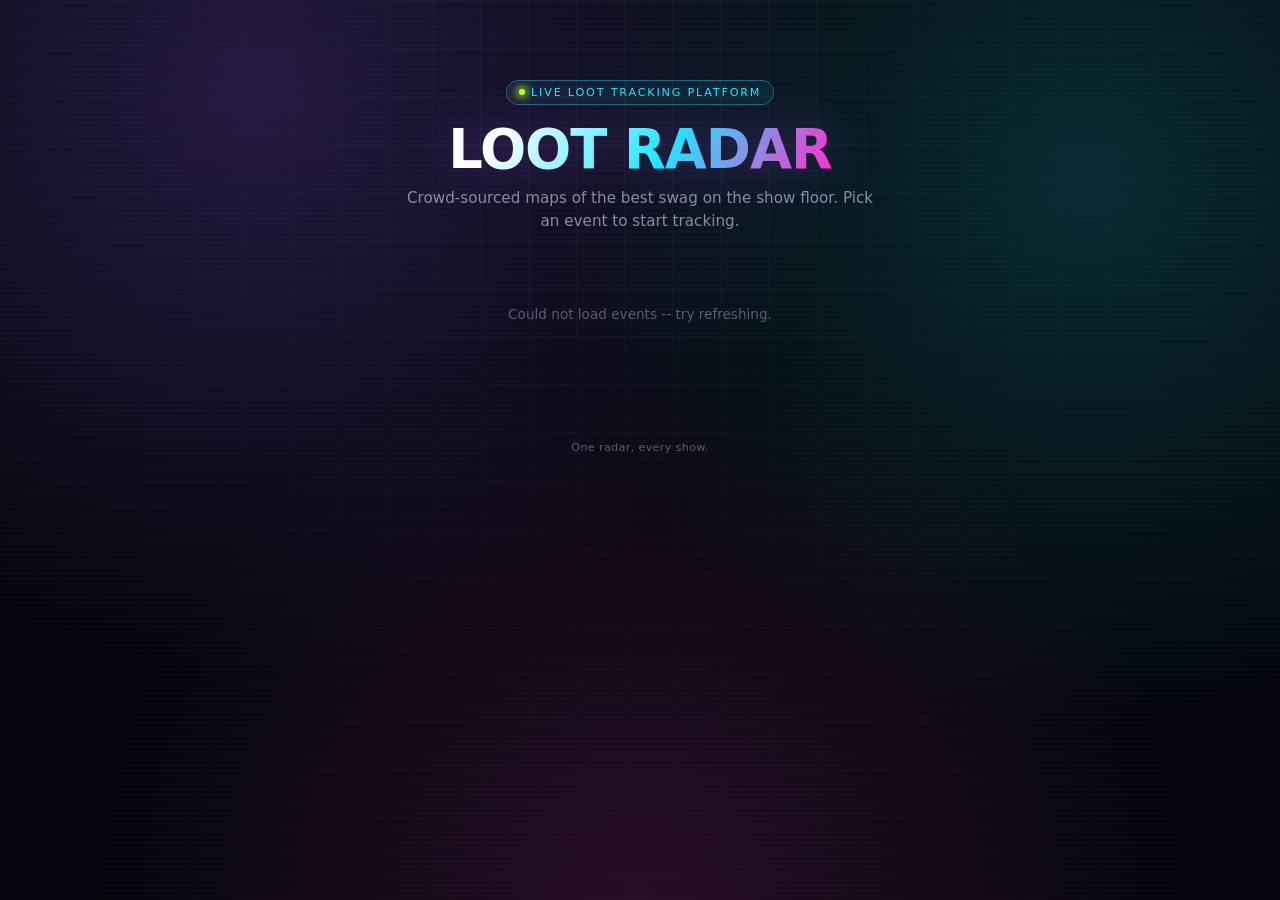
==== frontend/portal/index.html @ 9e68a7ff "restructure into a multi-event platform (portal + per-event dirs), label booths on the floor plan, a" ====
<!doctype html>
<html lang="en">
<head>
<meta charset="utf-8" />
<meta name="viewport" content="width=device-width, initial-scale=1, viewport-fit=cover, maximum-scale=1, user-scalable=no" />
<title>Loot Radar</title>
<meta name="theme-color" content="#05050a" />
<link rel="stylesheet" href="styles.css" />
</head>
<body>
<div id="grid-bg"></div>
<div id="scanline"></div>

<main>
  <div id="hero">
    <div class="eyebrow"><span class="dot"></span>Live loot tracking platform</div>
    <h1>LOOT RADAR</h1>
    <p>Crowd-sourced maps of the best swag on the show floor. Pick an event to start tracking.</p>
  </div>

  <div id="events">
    <div class="empty-catalog">Loading events...</div>
  </div>
</main>

<div id="footer">One radar, every show.</div>

<script src="icons.js"></script>
<script src="app.js"></script>
</body>
</html>
---- frontend/portal/styles.css ----
:root {
  --bg: #05050a;
  --panel: #12131f;
  --glass: rgba(255, 255, 255, 0.045);
  --border: rgba(255, 255, 255, 0.09);
  --text: #f4f4f9;
  --text-muted: #8b8ba3;
  --text-dim: #5b5b74;
  --magenta: #ff2ecb;
  --cyan: #22e6ff;
  --purple: #9b5bff;
  --lime: #baff29;
  --font: -apple-system, BlinkMacSystemFont, "Segoe UI", Roboto, "Inter", system-ui, sans-serif;
}

* { box-sizing: border-box; }
html, body {
  margin: 0;
  min-height: 100%;
  background: var(--bg);
  color: var(--text);
  font-family: var(--font);
  -webkit-tap-highlight-color: transparent;
}

body {
  background-image:
    radial-gradient(circle at 20% 10%, rgba(155, 91, 255, 0.22), transparent 45%),
    radial-gradient(circle at 85% 20%, rgba(34, 230, 255, 0.16), transparent 42%),
    radial-gradient(circle at 50% 100%, rgba(255, 46, 203, 0.14), transparent 50%);
  min-height: 100dvh;
  overflow-x: hidden;
}

/* Animated scanline/grid backdrop -- pure CSS, no canvas/JS needed, cheap
   enough to run indefinitely on a phone without draining battery. */
#grid-bg {
  position: fixed; inset: 0;
  z-index: 0;
  background-image:
    linear-gradient(rgba(255,255,255,0.035) 1px, transparent 1px),
    linear-gradient(90deg, rgba(255,255,255,0.035) 1px, transparent 1px);
  background-size: 48px 48px;
  mask-image: radial-gradient(ellipse at 50% 0%, black 10%, transparent 75%);
  animation: grid-drift 18s linear infinite;
}
@keyframes grid-drift {
  from { background-position: 0 0; }
  to { background-position: 48px 96px; }
}
#scanline {
  position: fixed; inset: 0;
  z-index: 1;
  pointer-events: none;
  background: linear-gradient(to bottom, transparent, rgba(34,230,255,0.05) 50%, transparent);
  background-size: 100% 6px;
  opacity: 0.5;
  animation: scan-move 7s linear infinite;
}
@keyframes scan-move { from { background-position: 0 0; } to { background-position: 0 600px; } }

main {
  position: relative;
  z-index: 2;
  max-width: 640px;
  margin: 0 auto;
  padding: 3.2rem 1.4rem 3rem;
  display: flex;
  flex-direction: column;
  align-items: center;
}

#hero { text-align: center; margin-bottom: 2.6rem; }
#hero .eyebrow {
  display: inline-flex; align-items: center; gap: 0.4rem;
  font-size: 0.7rem; letter-spacing: 0.16em; text-transform: uppercase;
  color: var(--cyan);
  border: 1px solid rgba(34,230,255,0.35);
  background: rgba(34,230,255,0.08);
  padding: 0.3rem 0.75rem;
  border-radius: 999px;
  margin-bottom: 1.1rem;
}
#hero .eyebrow .dot {
  width: 6px; height: 6px; border-radius: 50%;
  background: var(--lime);
  box-shadow: 0 0 8px 2px var(--lime);
  animation: pulse-dot 1.6s ease-in-out infinite;
}
@keyframes pulse-dot {
  0%, 100% { opacity: 1; transform: scale(1); }
  50% { opacity: 0.5; transform: scale(0.8); }
}

#hero h1 {
  font-size: clamp(2.4rem, 9vw, 3.4rem);
  font-weight: 900;
  letter-spacing: -0.02em;
  margin: 0 0 0.6rem;
  line-height: 1.02;
  background: linear-gradient(120deg, #fff 20%, var(--cyan) 55%, var(--magenta) 90%);
  -webkit-background-clip: text;
  background-clip: text;
  color: transparent;
  filter: drop-shadow(0 0 24px rgba(155, 91, 255, 0.35));
}
#hero p {
  color: var(--text-muted);
  font-size: 0.95rem;
  max-width: 30rem;
  margin: 0 auto;
  line-height: 1.5;
}

#events {
  width: 100%;
  display: flex;
  flex-direction: column;
  gap: 0.9rem;
}

.event-card {
  position: relative;
  display: block;
  width: 100%;
  text-align: left;
  text-decoration: none;
  color: inherit;
  border: 1px solid var(--border);
  background: linear-gradient(160deg, var(--glass), rgba(255,255,255,0.015));
  border-radius: 20px;
  padding: 1.3rem 1.4rem;
  cursor: pointer;
  overflow: hidden;
  transition: transform 0.15s ease, border-color 0.2s ease;
}
.event-card::before {
  content: "";
  position: absolute; inset: -1px;
  border-radius: 20px;
  padding: 1px;
  background: linear-gradient(135deg, var(--cyan), var(--purple), var(--magenta));
  -webkit-mask: linear-gradient(#000 0 0) content-box, linear-gradient(#000 0 0);
  -webkit-mask-composite: xor;
  mask-composite: exclude;
  opacity: 0;
  transition: opacity 0.2s ease;
  pointer-events: none;
}
.event-card:active { transform: scale(0.98); }
.event-card:hover::before, .event-card:active::before { opacity: 0.7; }

.event-card-top {
  display: flex; align-items: center; justify-content: space-between;
  margin-bottom: 0.5rem;
}
.event-status {
  display: inline-flex; align-items: center; gap: 0.35rem;
  font-size: 0.66rem; font-weight: 800; letter-spacing: 0.08em; text-transform: uppercase;
  padding: 0.22rem 0.6rem;
  border-radius: 999px;
}
.event-status.live { background: rgba(186,255,41,0.12); color: var(--lime); }
.event-status.live .dot { width: 6px; height: 6px; border-radius: 50%; background: var(--lime); box-shadow: 0 0 8px 2px var(--lime); animation: pulse-dot 1.4s ease-in-out infinite; }
.event-status.upcoming { background: rgba(155,91,255,0.12); color: var(--purple); }
.event-status.ended { background: rgba(255,255,255,0.06); color: var(--text-dim); }

.event-arrow { color: var(--text-dim); transition: transform 0.15s ease, color 0.15s ease; }
.event-card:hover .event-arrow, .event-card:active .event-arrow { color: var(--cyan); transform: translateX(3px); }
.event-arrow svg { width: 18px; height: 18px; }

.event-name {
  font-size: 1.25rem;
  font-weight: 800;
  margin: 0 0 0.15rem;
  text-transform: capitalize;
}
.event-subtitle { font-size: 0.8rem; color: var(--text-muted); }

.empty-catalog {
  text-align: center;
  color: var(--text-dim);
  font-size: 0.85rem;
  padding: 2rem 1rem;
}

#footer {
  position: relative; z-index: 2;
  text-align: center;
  color: var(--text-dim);
  font-size: 0.7rem;
  margin-top: 2.4rem;
  letter-spacing: 0.03em;
}

@media (min-width: 720px) {
  main { padding-top: 5rem; }
}
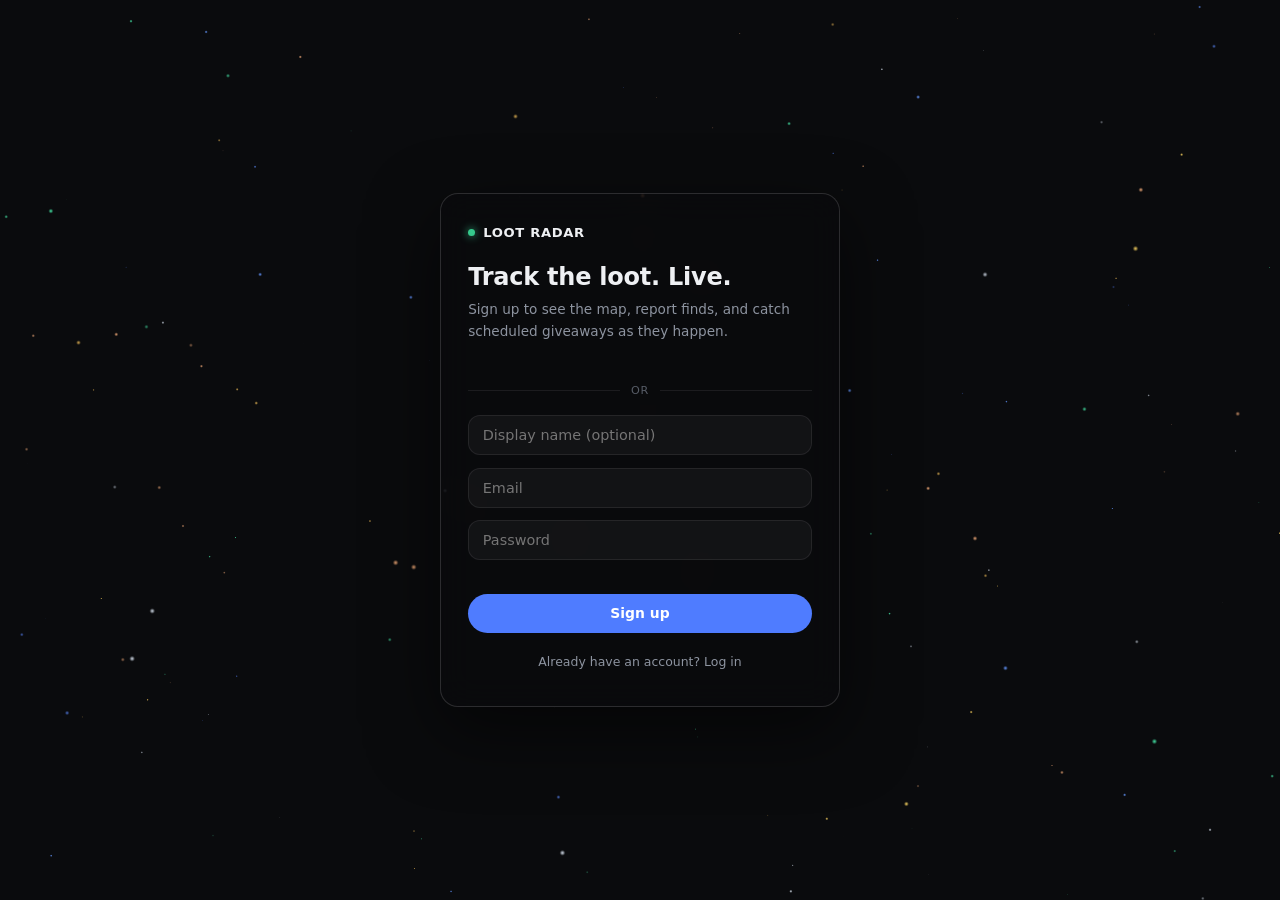
==== commit 9254cd8b: "gate the whole platform behind sign-in: email/password auth, WebGL landing gate, server-side enforce" ====
--- a/frontend/portal/index.html
+++ b/frontend/portal/index.html
@@ -6,6 +6,7 @@
 <title>Loot Radar</title>
 <meta name="theme-color" content="#05050a" />
 <link rel="stylesheet" href="styles.css" />
+<link rel="stylesheet" href="auth-gate.css" />
 </head>
 <body>
 <div id="grid-bg"></div>
@@ -26,6 +27,7 @@
 <div id="footer">One radar, every show.</div>
 
 <script src="icons.js"></script>
+<script src="auth-gate.js"></script>
 <script src="app.js"></script>
 </body>
 </html>
--- a/frontend/portal/styles.css
+++ b/frontend/portal/styles.css
@@ -1,15 +1,17 @@
 :root {
-  --bg: #05050a;
-  --panel: #12131f;
-  --glass: rgba(255, 255, 255, 0.045);
-  --border: rgba(255, 255, 255, 0.09);
-  --text: #f4f4f9;
-  --text-muted: #8b8ba3;
-  --text-dim: #5b5b74;
-  --magenta: #ff2ecb;
-  --cyan: #22e6ff;
-  --purple: #9b5bff;
-  --lime: #baff29;
+  --bg: #0a0b0d;
+  --surface: #131519;
+  --surface-2: #191c21;
+  --border: rgba(255, 255, 255, 0.08);
+  --border-strong: rgba(255, 255, 255, 0.14);
+  --text: #eef0f3;
+  --text-muted: #8d94a0;
+  --text-dim: #565c66;
+  --primary: #4f7cff;
+  --primary-soft: rgba(79, 124, 255, 0.12);
+  --primary-border: rgba(79, 124, 255, 0.4);
+  --success: #35c98c;
+  --gold: #e8b34a;
   --font: -apple-system, BlinkMacSystemFont, "Segoe UI", Roboto, "Inter", system-ui, sans-serif;
 }
 
@@ -24,47 +26,25 @@
 }
 
 body {
-  background-image:
-    radial-gradient(circle at 20% 10%, rgba(155, 91, 255, 0.22), transparent 45%),
-    radial-gradient(circle at 85% 20%, rgba(34, 230, 255, 0.16), transparent 42%),
-    radial-gradient(circle at 50% 100%, rgba(255, 46, 203, 0.14), transparent 50%);
   min-height: 100dvh;
   overflow-x: hidden;
 }
 
-/* Animated scanline/grid backdrop -- pure CSS, no canvas/JS needed, cheap
-   enough to run indefinitely on a phone without draining battery. */
+/* One subtle, single-hue glow behind the hero -- not a stack of competing
+   colored radials. Reads as considered, not decorative noise. */
 #grid-bg {
   position: fixed; inset: 0;
   z-index: 0;
-  background-image:
-    linear-gradient(rgba(255,255,255,0.035) 1px, transparent 1px),
-    linear-gradient(90deg, rgba(255,255,255,0.035) 1px, transparent 1px);
-  background-size: 48px 48px;
-  mask-image: radial-gradient(ellipse at 50% 0%, black 10%, transparent 75%);
-  animation: grid-drift 18s linear infinite;
+  background-image: radial-gradient(ellipse 60% 40% at 50% 0%, rgba(79, 124, 255, 0.10), transparent 70%);
 }
-@keyframes grid-drift {
-  from { background-position: 0 0; }
-  to { background-position: 48px 96px; }
-}
-#scanline {
-  position: fixed; inset: 0;
-  z-index: 1;
-  pointer-events: none;
-  background: linear-gradient(to bottom, transparent, rgba(34,230,255,0.05) 50%, transparent);
-  background-size: 100% 6px;
-  opacity: 0.5;
-  animation: scan-move 7s linear infinite;
-}
-@keyframes scan-move { from { background-position: 0 0; } to { background-position: 0 600px; } }
+#scanline { display: none; }
 
 main {
   position: relative;
   z-index: 2;
-  max-width: 640px;
+  max-width: 600px;
   margin: 0 auto;
-  padding: 3.2rem 1.4rem 3rem;
+  padding: 3.4rem 1.4rem 3rem;
   display: flex;
   flex-direction: column;
   align-items: center;
@@ -72,51 +52,47 @@
 
 #hero { text-align: center; margin-bottom: 2.6rem; }
 #hero .eyebrow {
-  display: inline-flex; align-items: center; gap: 0.4rem;
-  font-size: 0.7rem; letter-spacing: 0.16em; text-transform: uppercase;
-  color: var(--cyan);
-  border: 1px solid rgba(34,230,255,0.35);
-  background: rgba(34,230,255,0.08);
-  padding: 0.3rem 0.75rem;
+  display: inline-flex; align-items: center; gap: 0.45rem;
+  font-size: 0.68rem; letter-spacing: 0.12em; text-transform: uppercase;
+  font-weight: 600;
+  color: var(--text-muted);
+  border: 1px solid var(--border);
+  background: var(--surface);
+  padding: 0.32rem 0.75rem;
   border-radius: 999px;
-  margin-bottom: 1.1rem;
+  margin-bottom: 1.3rem;
 }
 #hero .eyebrow .dot {
   width: 6px; height: 6px; border-radius: 50%;
-  background: var(--lime);
-  box-shadow: 0 0 8px 2px var(--lime);
-  animation: pulse-dot 1.6s ease-in-out infinite;
+  background: var(--success);
+  animation: pulse-dot 1.8s ease-in-out infinite;
 }
 @keyframes pulse-dot {
-  0%, 100% { opacity: 1; transform: scale(1); }
-  50% { opacity: 0.5; transform: scale(0.8); }
+  0%, 100% { opacity: 1; }
+  50% { opacity: 0.45; }
 }
 
 #hero h1 {
-  font-size: clamp(2.4rem, 9vw, 3.4rem);
-  font-weight: 900;
+  font-size: clamp(2.2rem, 8vw, 3rem);
+  font-weight: 800;
   letter-spacing: -0.02em;
-  margin: 0 0 0.6rem;
-  line-height: 1.02;
-  background: linear-gradient(120deg, #fff 20%, var(--cyan) 55%, var(--magenta) 90%);
-  -webkit-background-clip: text;
-  background-clip: text;
-  color: transparent;
-  filter: drop-shadow(0 0 24px rgba(155, 91, 255, 0.35));
+  margin: 0 0 0.7rem;
+  line-height: 1.05;
+  color: var(--text);
 }
 #hero p {
   color: var(--text-muted);
-  font-size: 0.95rem;
-  max-width: 30rem;
+  font-size: 0.94rem;
+  max-width: 28rem;
   margin: 0 auto;
-  line-height: 1.5;
+  line-height: 1.55;
 }
 
 #events {
   width: 100%;
   display: flex;
   flex-direction: column;
-  gap: 0.9rem;
+  gap: 0.75rem;
 }
 
 .event-card {
@@ -127,53 +103,40 @@
   text-decoration: none;
   color: inherit;
   border: 1px solid var(--border);
-  background: linear-gradient(160deg, var(--glass), rgba(255,255,255,0.015));
-  border-radius: 20px;
-  padding: 1.3rem 1.4rem;
+  background: var(--surface);
+  border-radius: 14px;
+  padding: 1.25rem 1.35rem;
   cursor: pointer;
-  overflow: hidden;
-  transition: transform 0.15s ease, border-color 0.2s ease;
+  transition: border-color 0.15s ease, background 0.15s ease;
 }
-.event-card::before {
-  content: "";
-  position: absolute; inset: -1px;
-  border-radius: 20px;
-  padding: 1px;
-  background: linear-gradient(135deg, var(--cyan), var(--purple), var(--magenta));
-  -webkit-mask: linear-gradient(#000 0 0) content-box, linear-gradient(#000 0 0);
-  -webkit-mask-composite: xor;
-  mask-composite: exclude;
-  opacity: 0;
-  transition: opacity 0.2s ease;
-  pointer-events: none;
-}
-.event-card:active { transform: scale(0.98); }
-.event-card:hover::before, .event-card:active::before { opacity: 0.7; }
+.event-card:hover, .event-card:active { border-color: var(--border-strong); background: var(--surface-2); }
+.event-card:active { transform: scale(0.99); }
 
 .event-card-top {
   display: flex; align-items: center; justify-content: space-between;
-  margin-bottom: 0.5rem;
+  margin-bottom: 0.55rem;
 }
 .event-status {
   display: inline-flex; align-items: center; gap: 0.35rem;
-  font-size: 0.66rem; font-weight: 800; letter-spacing: 0.08em; text-transform: uppercase;
+  font-size: 0.65rem; font-weight: 700; letter-spacing: 0.06em; text-transform: uppercase;
   padding: 0.22rem 0.6rem;
   border-radius: 999px;
 }
-.event-status.live { background: rgba(186,255,41,0.12); color: var(--lime); }
-.event-status.live .dot { width: 6px; height: 6px; border-radius: 50%; background: var(--lime); box-shadow: 0 0 8px 2px var(--lime); animation: pulse-dot 1.4s ease-in-out infinite; }
-.event-status.upcoming { background: rgba(155,91,255,0.12); color: var(--purple); }
-.event-status.ended { background: rgba(255,255,255,0.06); color: var(--text-dim); }
+.event-status.live { background: rgba(53, 201, 140, 0.12); color: var(--success); }
+.event-status.live .dot { width: 6px; height: 6px; border-radius: 50%; background: var(--success); animation: pulse-dot 1.6s ease-in-out infinite; }
+.event-status.upcoming { background: var(--primary-soft); color: var(--primary); }
+.event-status.ended { background: rgba(255,255,255,0.05); color: var(--text-dim); }
 
 .event-arrow { color: var(--text-dim); transition: transform 0.15s ease, color 0.15s ease; }
-.event-card:hover .event-arrow, .event-card:active .event-arrow { color: var(--cyan); transform: translateX(3px); }
+.event-card:hover .event-arrow, .event-card:active .event-arrow { color: var(--primary); transform: translateX(3px); }
 .event-arrow svg { width: 18px; height: 18px; }
 
 .event-name {
-  font-size: 1.25rem;
-  font-weight: 800;
-  margin: 0 0 0.15rem;
+  font-size: 1.15rem;
+  font-weight: 700;
+  margin: 0 0 0.2rem;
   text-transform: capitalize;
+  color: var(--text);
 }
 .event-subtitle { font-size: 0.8rem; color: var(--text-muted); }
 
@@ -190,7 +153,7 @@
   color: var(--text-dim);
   font-size: 0.7rem;
   margin-top: 2.4rem;
-  letter-spacing: 0.03em;
+  letter-spacing: 0.02em;
 }
 
 @media (min-width: 720px) {
--- a/frontend/portal/auth-gate.css
+++ b/frontend/portal/auth-gate.css
@@ -0,0 +1,202 @@
+/* Shared full-site sign-in gate -- copied into portal + every event dir,
+   same convention as styles.css/icons.js. Fully self-contained (its own
+   --ag-* custom properties, its own .btn/.oauth-btn/.spinner) rather than
+   relying on the host page's own design tokens/classes -- the portal's
+   styles.css is missing several of the events' own tokens (--glass,
+   --radius, --danger, ...) and this component needs to look identical and
+   work correctly on all three pages regardless of what each one already
+   defines. */
+
+#auth-gate {
+  --ag-bg: #0a0b0d;
+  --ag-glass: rgba(255, 255, 255, 0.04);
+  --ag-glass-strong: rgba(255, 255, 255, 0.07);
+  --ag-border: rgba(255, 255, 255, 0.08);
+  --ag-border-strong: rgba(255, 255, 255, 0.14);
+  --ag-text: #eef0f3;
+  --ag-text-muted: #8d94a0;
+  --ag-text-dim: #565c66;
+  --ag-primary: #4f7cff;
+  --ag-primary-dark: #3a5fd9;
+  --ag-success: #35c98c;
+  --ag-danger: #ef5a6c;
+  --ag-radius: 18px;
+  --ag-radius-sm: 12px;
+  --ag-font: -apple-system, BlinkMacSystemFont, "Segoe UI", Roboto, "Inter", system-ui, sans-serif;
+
+  position: fixed;
+  inset: 0;
+  z-index: 500;
+  display: flex;
+  align-items: center;
+  justify-content: center;
+  background: var(--ag-bg);
+  overflow: hidden;
+  padding: 1.2rem;
+  font-family: var(--ag-font);
+}
+#auth-gate-canvas {
+  position: absolute;
+  inset: 0;
+  width: 100%;
+  height: 100%;
+  display: block;
+}
+.auth-gate-card {
+  position: relative;
+  z-index: 1;
+  width: min(400px, 100%);
+  max-height: calc(100dvh - 2.4rem);
+  overflow-y: auto;
+  background: rgba(10, 11, 13, 0.72);
+  backdrop-filter: blur(16px);
+  -webkit-backdrop-filter: blur(16px);
+  border: 1px solid var(--ag-border-strong);
+  border-radius: var(--ag-radius);
+  padding: 1.9rem 1.7rem;
+  box-shadow: 0 24px 70px rgba(0, 0, 0, 0.55);
+  color: var(--ag-text);
+}
+.auth-gate-brand {
+  display: flex;
+  align-items: center;
+  gap: 0.5rem;
+  font-weight: 800;
+  letter-spacing: 0.05em;
+  font-size: 0.82rem;
+  margin-bottom: 1.5rem;
+}
+.auth-gate-brand .dot {
+  width: 7px;
+  height: 7px;
+  border-radius: 50%;
+  background: var(--ag-success);
+  box-shadow: 0 0 8px var(--ag-success);
+  flex-shrink: 0;
+}
+.auth-gate-title {
+  font-size: 1.5rem;
+  font-weight: 800;
+  margin: 0 0 0.5rem;
+  letter-spacing: -0.01em;
+  line-height: 1.15;
+  color: var(--ag-text);
+}
+.auth-gate-sub {
+  font-size: 0.85rem;
+  color: var(--ag-text-muted);
+  margin: 0 0 1.5rem;
+  line-height: 1.55;
+}
+.auth-gate-divider {
+  display: flex;
+  align-items: center;
+  gap: 0.7rem;
+  margin: 1.15rem 0;
+  color: var(--ag-text-dim);
+  font-size: 0.7rem;
+  text-transform: uppercase;
+  letter-spacing: 0.06em;
+}
+.auth-gate-divider::before,
+.auth-gate-divider::after {
+  content: "";
+  flex: 1;
+  height: 1px;
+  background: var(--ag-border);
+}
+#auth-gate-oauth {
+  display: flex;
+  flex-direction: column;
+  gap: 0.55rem;
+}
+.auth-gate-error {
+  font-size: 0.78rem;
+  color: var(--ag-danger);
+  min-height: 1.1em;
+  margin: -0.3rem 0 0.75rem;
+  line-height: 1.4;
+}
+.auth-gate-toggle {
+  display: block;
+  width: 100%;
+  text-align: center;
+  background: none;
+  border: none;
+  color: var(--ag-text-muted);
+  font-size: 0.78rem;
+  margin-top: 0.9rem;
+  cursor: pointer;
+  padding: 0.4rem;
+  font-family: inherit;
+}
+.auth-gate-toggle:hover { color: var(--ag-text); }
+
+#auth-gate .field { margin-bottom: 0.8rem; }
+#auth-gate input[type="email"],
+#auth-gate input[type="password"],
+#auth-gate input[type="text"] {
+  width: 100%;
+  background: var(--ag-glass);
+  border: 1px solid var(--ag-border);
+  border-radius: var(--ag-radius-sm);
+  color: var(--ag-text);
+  padding: 0.68rem 0.85rem;
+  font-size: 0.9rem;
+  font-family: inherit;
+  outline: none;
+  transition: border-color 0.15s ease;
+}
+#auth-gate input:focus { border-color: var(--ag-primary); }
+
+#auth-gate .btn {
+  border: none;
+  border-radius: 999px;
+  padding: 0.72rem 1.2rem;
+  font-weight: 700;
+  font-size: 0.87rem;
+  cursor: pointer;
+  display: inline-flex;
+  align-items: center;
+  justify-content: center;
+  gap: 0.45rem;
+  font-family: inherit;
+  transition: transform 0.12s ease, filter 0.15s ease;
+}
+#auth-gate .btn:active { transform: scale(0.97); }
+#auth-gate .btn:disabled { opacity: 0.55; pointer-events: none; }
+#auth-gate .btn-primary { background: var(--ag-primary); color: #fff; }
+#auth-gate .btn-primary:active { background: var(--ag-primary-dark); }
+
+#auth-gate .oauth-btn {
+  width: 100%;
+  display: flex;
+  align-items: center;
+  justify-content: center;
+  gap: 0.6rem;
+  background: var(--ag-glass);
+  border: 1px solid var(--ag-border);
+  border-radius: var(--ag-radius-sm);
+  color: var(--ag-text);
+  padding: 0.75rem;
+  font-size: 0.86rem;
+  font-weight: 700;
+  cursor: pointer;
+  font-family: inherit;
+}
+#auth-gate .oauth-btn:active { background: var(--ag-glass-strong); }
+#auth-gate .oauth-btn svg { width: 19px; height: 19px; flex-shrink: 0; }
+
+#auth-gate .spinner {
+  width: 16px; height: 16px;
+  border-radius: 50%;
+  border: 2px solid rgba(255, 255, 255, 0.25);
+  border-top-color: #fff;
+  animation: auth-gate-spin 0.7s linear infinite;
+}
+@keyframes auth-gate-spin { to { transform: rotate(360deg); } }
+
+@media (max-width: 380px) {
+  .auth-gate-card { padding: 1.5rem 1.25rem; }
+  .auth-gate-title { font-size: 1.3rem; }
+}
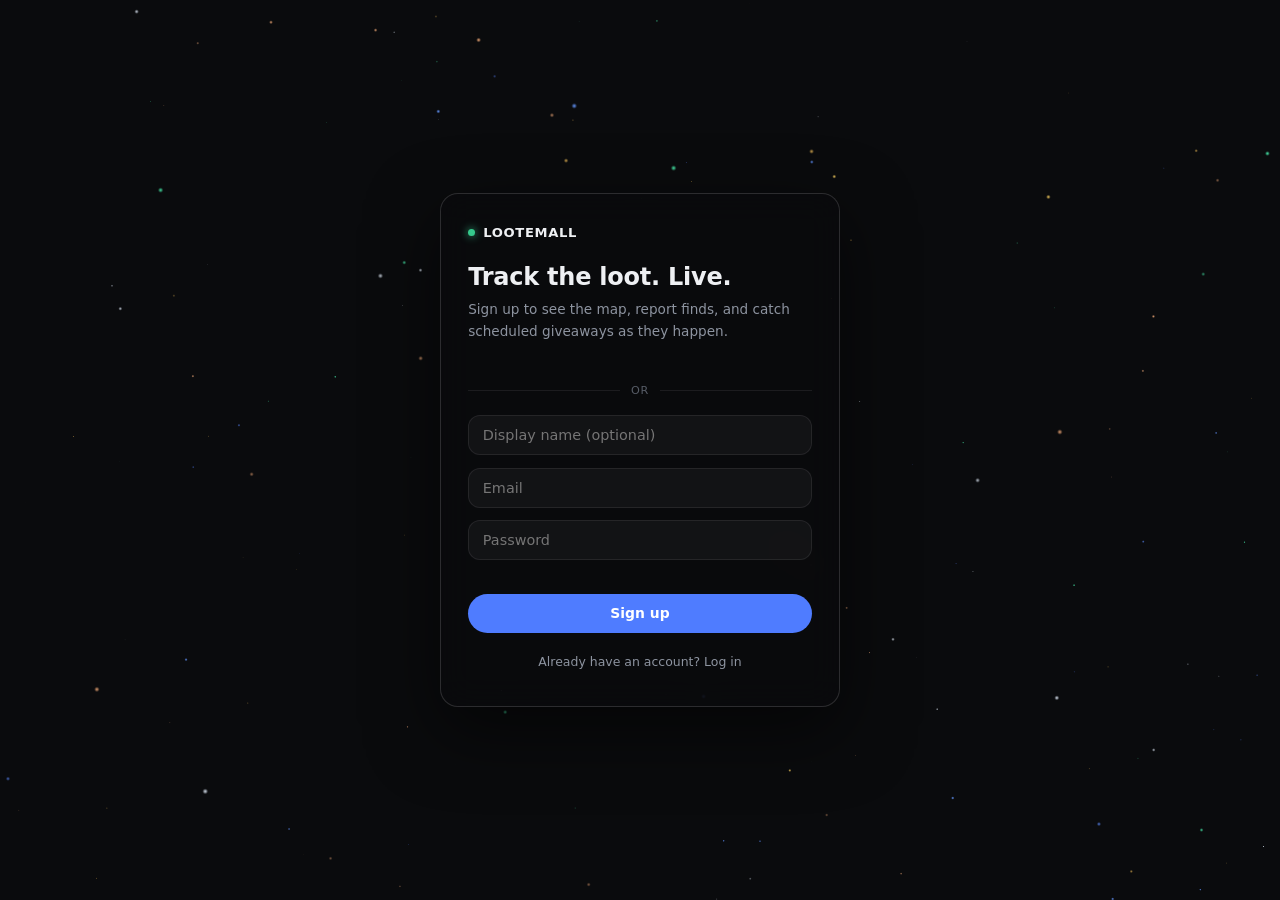
==== commit 34358a05: "rebrand to Lootemall across portal and every event page, add favicon" ====
--- a/frontend/portal/index.html
+++ b/frontend/portal/index.html
@@ -3,8 +3,9 @@
 <head>
 <meta charset="utf-8" />
 <meta name="viewport" content="width=device-width, initial-scale=1, viewport-fit=cover, maximum-scale=1, user-scalable=no" />
-<title>Loot Radar</title>
+<title>Lootemall</title>
 <meta name="theme-color" content="#05050a" />
+<link rel="icon" href="data:image/svg+xml,%3Csvg xmlns='http://www.w3.org/2000/svg' viewBox='0 0 24 24'%3E%3Crect width='24' height='24' rx='6' fill='%230a0b0d'/%3E%3Cpath d='M4 11c0-3 4-5 8-5s8 2 8 5' stroke='%23e8b34a' stroke-width='1.8' fill='none' stroke-linecap='round'/%3E%3Crect x='3' y='11' width='18' height='8' rx='1.5' fill='%23e8b34a'/%3E%3Crect x='9.5' y='13.5' width='5' height='3.5' rx='0.6' fill='%230a0b0d'/%3E%3C/svg%3E" />
 <link rel="stylesheet" href="styles.css" />
 <link rel="stylesheet" href="auth-gate.css" />
 </head>
@@ -15,7 +16,7 @@
 <main>
   <div id="hero">
     <div class="eyebrow"><span class="dot"></span>Live loot tracking platform</div>
-    <h1>LOOT RADAR</h1>
+    <h1>LOOTEMALL</h1>
     <p>Crowd-sourced maps of the best swag on the show floor. Pick an event to start tracking.</p>
   </div>
 
@@ -24,7 +25,7 @@
   </div>
 </main>
 
-<div id="footer">One radar, every show.</div>
+<div id="footer">Loot 'em all, every show.</div>
 
 <script src="icons.js"></script>
 <script src="auth-gate.js"></script>
